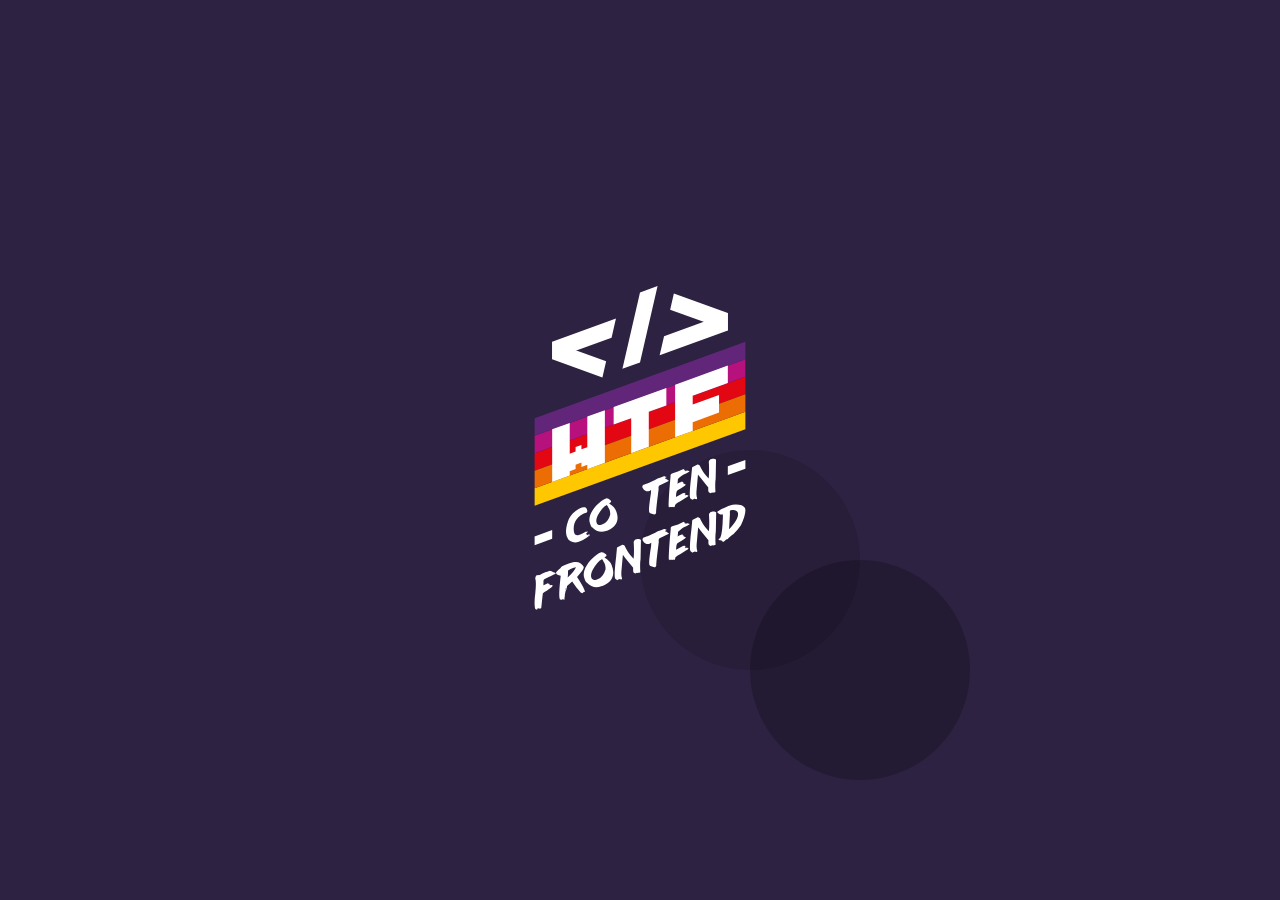
==== index.html @ 3b7102a2 "Updates" ====
<!doctype html><html lang="en"><head><meta charset="UTF-8"/><meta name="viewport" content="width=device-width,initial-scale=1"/><title>WTF: Webpack starter kit</title><meta name="description" content="Your project description"/><meta property="og:title" content=""/><meta property="og:description" content=""/><meta property="og:url" content=""/><meta property="og:image" content="https://maciejkorsan.com/wtf-gulp-starter/assets/img/cover.png"/><link rel="apple-touch-icon" sizes="180x180" href="pwa/apple-icon-180.png"/><link rel="apple-touch-icon" sizes="167x167" href="pwa/apple-icon-167.png"/><link rel="apple-touch-icon" sizes="152x152" href="pwa/apple-icon-152.png"/><link rel="apple-touch-icon" sizes="120x120" href="pwa/apple-icon-120.png"/><meta name="apple-mobile-web-app-capable" content="yes"/><link rel="apple-touch-startup-image" href="pwa/apple-splash-2048-2732.png" media="(device-width: 1024px) and (device-height: 1366px) and (-webkit-device-pixel-ratio: 2) and (orientation: portrait)"/><link rel="apple-touch-startup-image" href="pwa/apple-splash-2732-2048.png" media="(device-width: 1024px) and (device-height: 1366px) and (-webkit-device-pixel-ratio: 2) and (orientation: landscape)"/><link rel="apple-touch-startup-image" href="pwa/apple-splash-1668-2388.png" media="(device-width: 834px) and (device-height: 1194px) and (-webkit-device-pixel-ratio: 2) and (orientation: portrait)"/><link rel="apple-touch-startup-image" href="pwa/apple-splash-2388-1668.png" media="(device-width: 834px) and (device-height: 1194px) and (-webkit-device-pixel-ratio: 2) and (orientation: landscape)"/><link rel="apple-touch-startup-image" href="pwa/apple-splash-1668-2224.png" media="(device-width: 834px) and (device-height: 1112px) and (-webkit-device-pixel-ratio: 2) and (orientation: portrait)"/><link rel="apple-touch-startup-image" href="pwa/apple-splash-2224-1668.png" media="(device-width: 834px) and (device-height: 1112px) and (-webkit-device-pixel-ratio: 2) and (orientation: landscape)"/><link rel="apple-touch-startup-image" href="pwa/apple-splash-1536-2048.png" media="(device-width: 768px) and (device-height: 1024px) and (-webkit-device-pixel-ratio: 2) and (orientation: portrait)"/><link rel="apple-touch-startup-image" href="pwa/apple-splash-2048-1536.png" media="(device-width: 768px) and (device-height: 1024px) and (-webkit-device-pixel-ratio: 2) and (orientation: landscape)"/><link rel="apple-touch-startup-image" href="pwa/apple-splash-1242-2688.png" media="(device-width: 414px) and (device-height: 896px) and (-webkit-device-pixel-ratio: 3) and (orientation: portrait)"/><link rel="apple-touch-startup-image" href="pwa/apple-splash-2688-1242.png" media="(device-width: 414px) and (device-height: 896px) and (-webkit-device-pixel-ratio: 3) and (orientation: landscape)"/><link rel="apple-touch-startup-image" href="pwa/apple-splash-1125-2436.png" media="(device-width: 375px) and (device-height: 812px) and (-webkit-device-pixel-ratio: 3) and (orientation: portrait)"/><link rel="apple-touch-startup-image" href="pwa/apple-splash-2436-1125.png" media="(device-width: 375px) and (device-height: 812px) and (-webkit-device-pixel-ratio: 3) and (orientation: landscape)"/><link rel="apple-touch-startup-image" href="pwa/apple-splash-828-1792.png" media="(device-width: 414px) and (device-height: 896px) and (-webkit-device-pixel-ratio: 2) and (orientation: portrait)"/><link rel="apple-touch-startup-image" href="pwa/apple-splash-1792-828.png" media="(device-width: 414px) and (device-height: 896px) and (-webkit-device-pixel-ratio: 2) and (orientation: landscape)"/><link rel="apple-touch-startup-image" href="pwa/apple-splash-1242-2208.png" media="(device-width: 414px) and (device-height: 736px) and (-webkit-device-pixel-ratio: 3) and (orientation: portrait)"/><link rel="apple-touch-startup-image" href="pwa/apple-splash-2208-1242.png" media="(device-width: 414px) and (device-height: 736px) and (-webkit-device-pixel-ratio: 3) and (orientation: landscape)"/><link rel="apple-touch-startup-image" href="pwa/apple-splash-750-1334.png" media="(device-width: 375px) and (device-height: 667px) and (-webkit-device-pixel-ratio: 2) and (orientation: portrait)"/><link rel="apple-touch-startup-image" href="pwa/apple-splash-1334-750.png" media="(device-width: 375px) and (device-height: 667px) and (-webkit-device-pixel-ratio: 2) and (orientation: landscape)"/><link rel="apple-touch-startup-image" href="pwa/apple-splash-640-1136.png" media="(device-width: 320px) and (device-height: 568px) and (-webkit-device-pixel-ratio: 2) and (orientation: portrait)"/><link rel="apple-touch-startup-image" href="pwa/apple-splash-1136-640.png" media="(device-width: 320px) and (device-height: 568px) and (-webkit-device-pixel-ratio: 2) and (orientation: landscape)"/><link href="index.54f8fc99.css" rel="stylesheet"></head><body><div class="hello"><img class="hello__logo" src="img/logo.09a7c9b3.svg" alt="WTF "/> <span class="hello__circles"></span></div><script src="index.54f8fc99.js"></script></body></html>
---- index.54f8fc99.css ----
/*! normalize.css v8.0.1 | MIT License | github.com/necolas/normalize.css */html{line-height:1.15;-webkit-text-size-adjust:100%}body{margin:0}main{display:block}h1{font-size:2em;margin:.67em 0}hr{box-sizing:content-box;height:0;overflow:visible}pre{font-family:monospace,monospace;font-size:1em}a{background-color:transparent}abbr[title]{border-bottom:none;text-decoration:underline;text-decoration:underline dotted}b,strong{font-weight:bolder}code,kbd,samp{font-family:monospace,monospace;font-size:1em}small{font-size:80%}sub,sup{font-size:75%;line-height:0;position:relative;vertical-align:baseline}sub{bottom:-.25em}sup{top:-.5em}img{border-style:none}button,input,optgroup,select,textarea{font-family:inherit;font-size:100%;line-height:1.15;margin:0}button,input{overflow:visible}button,select{text-transform:none}[type=button],[type=reset],[type=submit],button{-webkit-appearance:button}[type=button]::-moz-focus-inner,[type=reset]::-moz-focus-inner,[type=submit]::-moz-focus-inner,button::-moz-focus-inner{border-style:none;padding:0}[type=button]:-moz-focusring,[type=reset]:-moz-focusring,[type=submit]:-moz-focusring,button:-moz-focusring{outline:1px dotted ButtonText}fieldset{padding:.35em .75em .625em}legend{box-sizing:border-box;color:inherit;display:table;max-width:100%;padding:0;white-space:normal}progress{vertical-align:baseline}textarea{overflow:auto}[type=checkbox],[type=radio]{box-sizing:border-box;padding:0}[type=number]::-webkit-inner-spin-button,[type=number]::-webkit-outer-spin-button{height:auto}[type=search]{-webkit-appearance:textfield;outline-offset:-2px}[type=search]::-webkit-search-decoration{-webkit-appearance:none}::-webkit-file-upload-button{-webkit-appearance:button;font:inherit}details{display:block}summary{display:list-item}[hidden],template{display:none}@-webkit-keyframes circles{0%{transform:translate(-50%,-50%) scale(1)}20%{transform:translate(-50%,-50%) scale(1.5)}30%{transform:translate(-50%,-50%) scale(.8)}70%{transform:translate(-50%,-50%) scale(1.9)}to{transform:translate(-50%,-50%) scale(1)}}@keyframes circles{0%{transform:translate(-50%,-50%) scale(1)}20%{transform:translate(-50%,-50%) scale(1.5)}30%{transform:translate(-50%,-50%) scale(.8)}70%{transform:translate(-50%,-50%) scale(1.9)}to{transform:translate(-50%,-50%) scale(1)}}.hello{position:relative;z-index:0}.hello__logo{position:relative;z-index:2020}.hello__circles{position:absolute;top:50%;left:50%;will-change:transform;width:220px;height:220px;background:rgba(0,0,0,.1);border-radius:50%;-webkit-animation:circles 20s ease-in infinite;animation:circles 20s ease-in infinite}.hello__circles:after{-webkit-animation:circles 17s ease-out infinite;animation:circles 17s ease-out infinite}.hello__circles:after,.hello__circles:before{position:absolute;top:50%;left:50%;will-change:transform;width:220px;height:220px;background:rgba(0,0,0,.1);border-radius:50%;content:"";display:block;z-index:1}.hello__circles:before{-webkit-animation:circles 20s ease-in infinite;animation:circles 20s ease-in infinite}body{background:#2d2241;color:#fff;display:flex;align-items:center;justify-content:center;min-height:100vh}
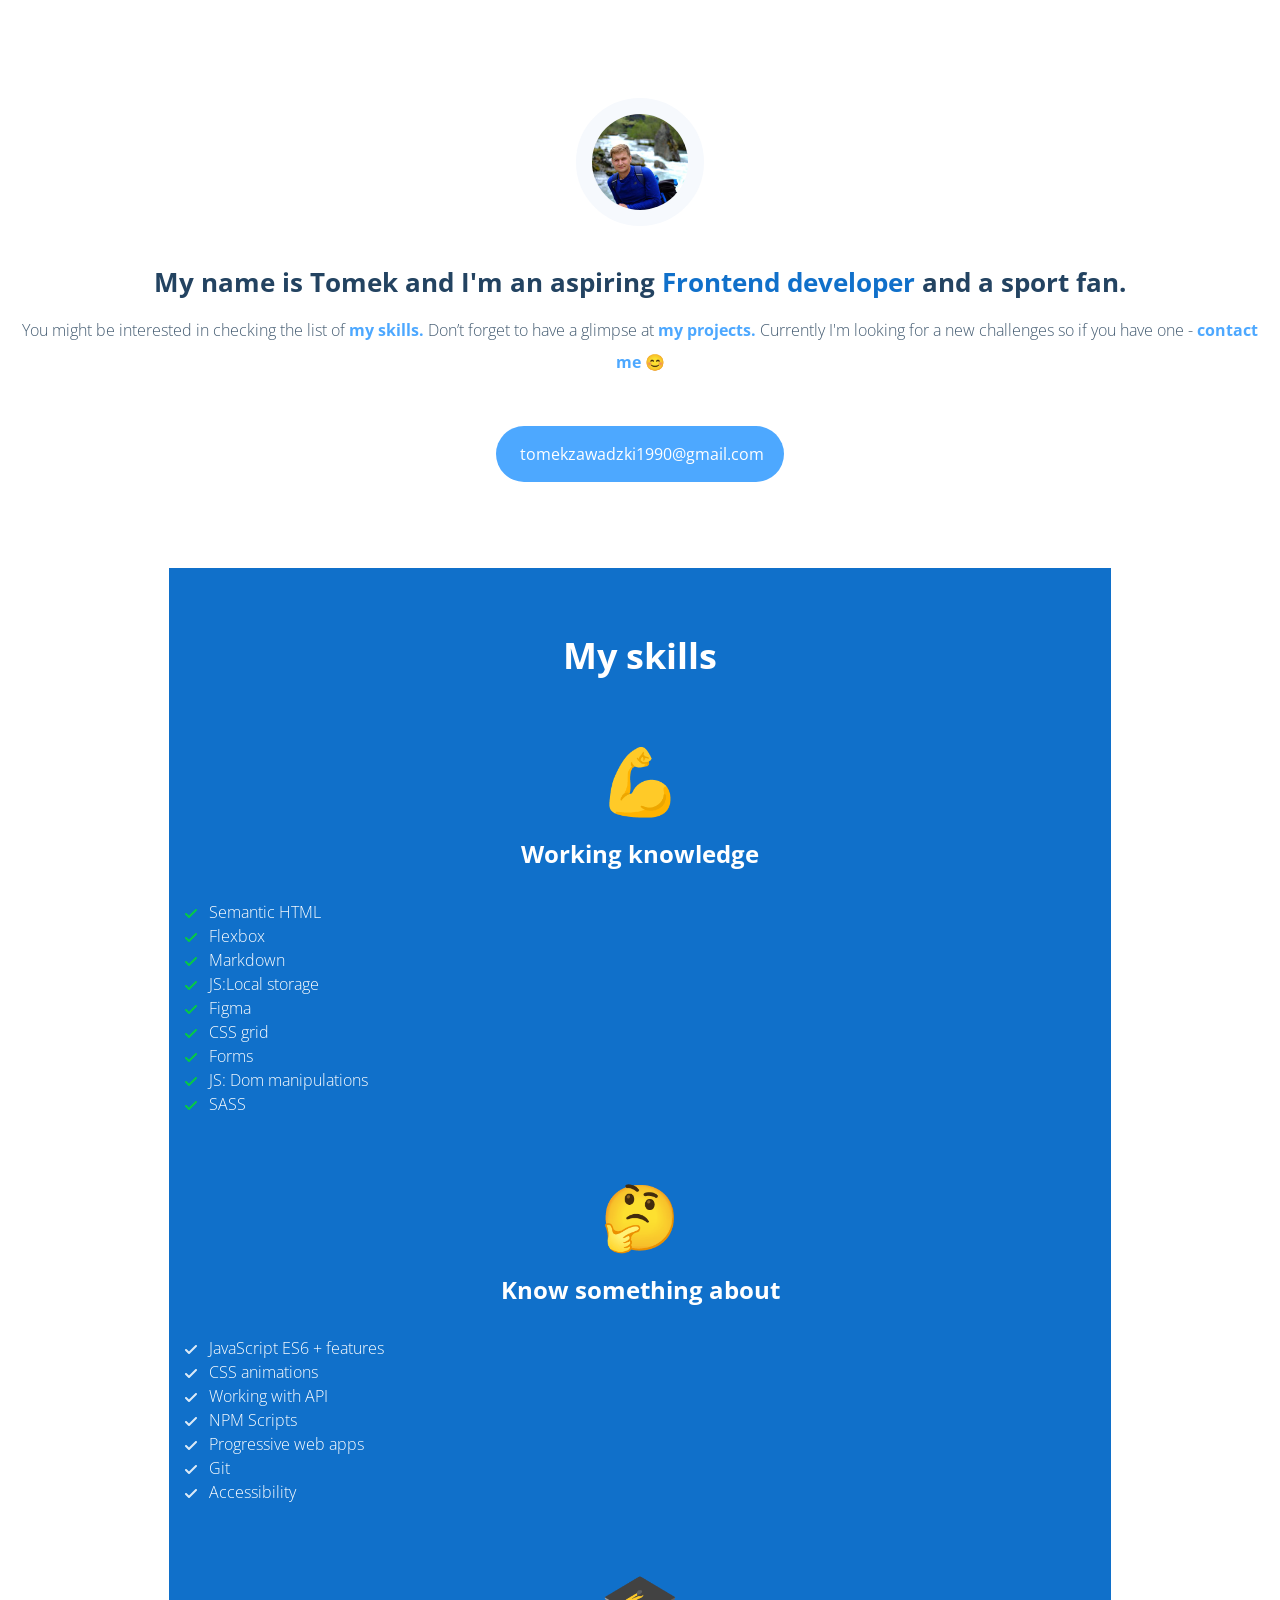
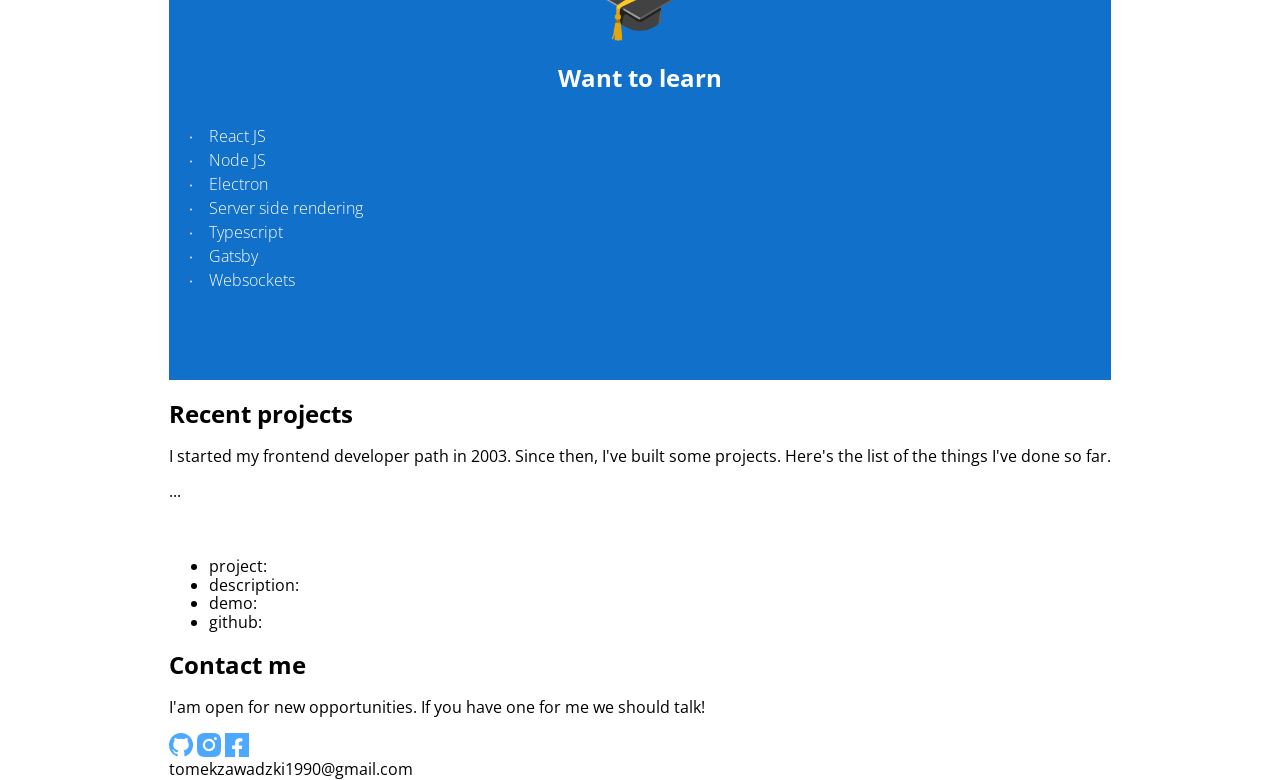
==== commit c13df6b8: "Updates" ====
--- a/index.html
+++ b/index.html
@@ -1 +1 @@
-<!doctype html><html lang="en"><head><meta charset="UTF-8"/><meta name="viewport" content="width=device-width,initial-scale=1"/><title>WTF: Webpack starter kit</title><meta name="description" content="Your project description"/><meta property="og:title" content=""/><meta property="og:description" content=""/><meta property="og:url" content=""/><meta property="og:image" content="https://maciejkorsan.com/wtf-gulp-starter/assets/img/cover.png"/><link rel="apple-touch-icon" sizes="180x180" href="pwa/apple-icon-180.png"/><link rel="apple-touch-icon" sizes="167x167" href="pwa/apple-icon-167.png"/><link rel="apple-touch-icon" sizes="152x152" href="pwa/apple-icon-152.png"/><link rel="apple-touch-icon" sizes="120x120" href="pwa/apple-icon-120.png"/><meta name="apple-mobile-web-app-capable" content="yes"/><link rel="apple-touch-startup-image" href="pwa/apple-splash-2048-2732.png" media="(device-width: 1024px) and (device-height: 1366px) and (-webkit-device-pixel-ratio: 2) and (orientation: portrait)"/><link rel="apple-touch-startup-image" href="pwa/apple-splash-2732-2048.png" media="(device-width: 1024px) and (device-height: 1366px) and (-webkit-device-pixel-ratio: 2) and (orientation: landscape)"/><link rel="apple-touch-startup-image" href="pwa/apple-splash-1668-2388.png" media="(device-width: 834px) and (device-height: 1194px) and (-webkit-device-pixel-ratio: 2) and (orientation: portrait)"/><link rel="apple-touch-startup-image" href="pwa/apple-splash-2388-1668.png" media="(device-width: 834px) and (device-height: 1194px) and (-webkit-device-pixel-ratio: 2) and (orientation: landscape)"/><link rel="apple-touch-startup-image" href="pwa/apple-splash-1668-2224.png" media="(device-width: 834px) and (device-height: 1112px) and (-webkit-device-pixel-ratio: 2) and (orientation: portrait)"/><link rel="apple-touch-startup-image" href="pwa/apple-splash-2224-1668.png" media="(device-width: 834px) and (device-height: 1112px) and (-webkit-device-pixel-ratio: 2) and (orientation: landscape)"/><link rel="apple-touch-startup-image" href="pwa/apple-splash-1536-2048.png" media="(device-width: 768px) and (device-height: 1024px) and (-webkit-device-pixel-ratio: 2) and (orientation: portrait)"/><link rel="apple-touch-startup-image" href="pwa/apple-splash-2048-1536.png" media="(device-width: 768px) and (device-height: 1024px) and (-webkit-device-pixel-ratio: 2) and (orientation: landscape)"/><link rel="apple-touch-startup-image" href="pwa/apple-splash-1242-2688.png" media="(device-width: 414px) and (device-height: 896px) and (-webkit-device-pixel-ratio: 3) and (orientation: portrait)"/><link rel="apple-touch-startup-image" href="pwa/apple-splash-2688-1242.png" media="(device-width: 414px) and (device-height: 896px) and (-webkit-device-pixel-ratio: 3) and (orientation: landscape)"/><link rel="apple-touch-startup-image" href="pwa/apple-splash-1125-2436.png" media="(device-width: 375px) and (device-height: 812px) and (-webkit-device-pixel-ratio: 3) and (orientation: portrait)"/><link rel="apple-touch-startup-image" href="pwa/apple-splash-2436-1125.png" media="(device-width: 375px) and (device-height: 812px) and (-webkit-device-pixel-ratio: 3) and (orientation: landscape)"/><link rel="apple-touch-startup-image" href="pwa/apple-splash-828-1792.png" media="(device-width: 414px) and (device-height: 896px) and (-webkit-device-pixel-ratio: 2) and (orientation: portrait)"/><link rel="apple-touch-startup-image" href="pwa/apple-splash-1792-828.png" media="(device-width: 414px) and (device-height: 896px) and (-webkit-device-pixel-ratio: 2) and (orientation: landscape)"/><link rel="apple-touch-startup-image" href="pwa/apple-splash-1242-2208.png" media="(device-width: 414px) and (device-height: 736px) and (-webkit-device-pixel-ratio: 3) and (orientation: portrait)"/><link rel="apple-touch-startup-image" href="pwa/apple-splash-2208-1242.png" media="(device-width: 414px) and (device-height: 736px) and (-webkit-device-pixel-ratio: 3) and (orientation: landscape)"/><link rel="apple-touch-startup-image" href="pwa/apple-splash-750-1334.png" media="(device-width: 375px) and (device-height: 667px) and (-webkit-device-pixel-ratio: 2) and (orientation: portrait)"/><link rel="apple-touch-startup-image" href="pwa/apple-splash-1334-750.png" media="(device-width: 375px) and (device-height: 667px) and (-webkit-device-pixel-ratio: 2) and (orientation: landscape)"/><link rel="apple-touch-startup-image" href="pwa/apple-splash-640-1136.png" media="(device-width: 320px) and (device-height: 568px) and (-webkit-device-pixel-ratio: 2) and (orientation: portrait)"/><link rel="apple-touch-startup-image" href="pwa/apple-splash-1136-640.png" media="(device-width: 320px) and (device-height: 568px) and (-webkit-device-pixel-ratio: 2) and (orientation: landscape)"/><link href="index.54f8fc99.css" rel="stylesheet"></head><body><div class="hello"><img class="hello__logo" src="img/logo.09a7c9b3.svg" alt="WTF "/> <span class="hello__circles"></span></div><script src="index.54f8fc99.js"></script></body></html>+<!doctype html><html lang="en"><head><meta charset="UTF-8"/><meta name="viewport" content="width=device-width,initial-scale=1"/><title>WTF: Webpack starter kit</title><meta name="description" content="Your project description"/><meta property="og:title" content=""/><meta property="og:description" content=""/><meta property="og:url" content=""/><meta property="og:image" content="https://maciejkorsan.com/wtf-gulp-starter/assets/img/cover.png"/><link rel="apple-touch-icon" sizes="180x180" href="pwa/apple-icon-180.png"/><link rel="apple-touch-icon" sizes="167x167" href="pwa/apple-icon-167.png"/><link rel="apple-touch-icon" sizes="152x152" href="pwa/apple-icon-152.png"/><link rel="apple-touch-icon" sizes="120x120" href="pwa/apple-icon-120.png"/><meta name="apple-mobile-web-app-capable" content="yes"/><link rel="apple-touch-startup-image" href="pwa/apple-splash-2048-2732.png" media="(device-width: 1024px) and (device-height: 1366px) and (-webkit-device-pixel-ratio: 2) and (orientation: portrait)"/><link rel="apple-touch-startup-image" href="pwa/apple-splash-2732-2048.png" media="(device-width: 1024px) and (device-height: 1366px) and (-webkit-device-pixel-ratio: 2) and (orientation: landscape)"/><link rel="apple-touch-startup-image" href="pwa/apple-splash-1668-2388.png" media="(device-width: 834px) and (device-height: 1194px) and (-webkit-device-pixel-ratio: 2) and (orientation: portrait)"/><link rel="apple-touch-startup-image" href="pwa/apple-splash-2388-1668.png" media="(device-width: 834px) and (device-height: 1194px) and (-webkit-device-pixel-ratio: 2) and (orientation: landscape)"/><link rel="apple-touch-startup-image" href="pwa/apple-splash-1668-2224.png" media="(device-width: 834px) and (device-height: 1112px) and (-webkit-device-pixel-ratio: 2) and (orientation: portrait)"/><link rel="apple-touch-startup-image" href="pwa/apple-splash-2224-1668.png" media="(device-width: 834px) and (device-height: 1112px) and (-webkit-device-pixel-ratio: 2) and (orientation: landscape)"/><link rel="apple-touch-startup-image" href="pwa/apple-splash-1536-2048.png" media="(device-width: 768px) and (device-height: 1024px) and (-webkit-device-pixel-ratio: 2) and (orientation: portrait)"/><link rel="apple-touch-startup-image" href="pwa/apple-splash-2048-1536.png" media="(device-width: 768px) and (device-height: 1024px) and (-webkit-device-pixel-ratio: 2) and (orientation: landscape)"/><link rel="apple-touch-startup-image" href="pwa/apple-splash-1242-2688.png" media="(device-width: 414px) and (device-height: 896px) and (-webkit-device-pixel-ratio: 3) and (orientation: portrait)"/><link rel="apple-touch-startup-image" href="pwa/apple-splash-2688-1242.png" media="(device-width: 414px) and (device-height: 896px) and (-webkit-device-pixel-ratio: 3) and (orientation: landscape)"/><link rel="apple-touch-startup-image" href="pwa/apple-splash-1125-2436.png" media="(device-width: 375px) and (device-height: 812px) and (-webkit-device-pixel-ratio: 3) and (orientation: portrait)"/><link rel="apple-touch-startup-image" href="pwa/apple-splash-2436-1125.png" media="(device-width: 375px) and (device-height: 812px) and (-webkit-device-pixel-ratio: 3) and (orientation: landscape)"/><link rel="apple-touch-startup-image" href="pwa/apple-splash-828-1792.png" media="(device-width: 414px) and (device-height: 896px) and (-webkit-device-pixel-ratio: 2) and (orientation: portrait)"/><link rel="apple-touch-startup-image" href="pwa/apple-splash-1792-828.png" media="(device-width: 414px) and (device-height: 896px) and (-webkit-device-pixel-ratio: 2) and (orientation: landscape)"/><link rel="apple-touch-startup-image" href="pwa/apple-splash-1242-2208.png" media="(device-width: 414px) and (device-height: 736px) and (-webkit-device-pixel-ratio: 3) and (orientation: portrait)"/><link rel="apple-touch-startup-image" href="pwa/apple-splash-2208-1242.png" media="(device-width: 414px) and (device-height: 736px) and (-webkit-device-pixel-ratio: 3) and (orientation: landscape)"/><link rel="apple-touch-startup-image" href="pwa/apple-splash-750-1334.png" media="(device-width: 375px) and (device-height: 667px) and (-webkit-device-pixel-ratio: 2) and (orientation: portrait)"/><link rel="apple-touch-startup-image" href="pwa/apple-splash-1334-750.png" media="(device-width: 375px) and (device-height: 667px) and (-webkit-device-pixel-ratio: 2) and (orientation: landscape)"/><link rel="apple-touch-startup-image" href="pwa/apple-splash-640-1136.png" media="(device-width: 320px) and (device-height: 568px) and (-webkit-device-pixel-ratio: 2) and (orientation: portrait)"/><link rel="apple-touch-startup-image" href="pwa/apple-splash-1136-640.png" media="(device-width: 320px) and (device-height: 568px) and (-webkit-device-pixel-ratio: 2) and (orientation: landscape)"/><link href="index.b671daf3.css" rel="stylesheet"></head><body><header class="header"><h1 class="header__greet">Hey there! <span class="header__greet--hand"></span></h1><img class="header__photo" src="/src/assets/img/tomek.jpeg" alt="Tomasz Zawadzki - moje zdjęcie"><div class="div-header"><p class="header__description">My name is Tomek and I'm an aspiring <span class="header__description--span">Frontend developer</span> and a sport fan.</p><p class="header__info">You might be interested in checking the list of <span class="header__info--span">my skills.</span> Don’t forget to have a glimpse at <span class="header__info--span">my projects.</span> Currently I'm looking for a new challenges so if you have one - <span class="header__info--span" `>contact me</span> 😊</p></div><mailto class="header__mail">tomekzawadzki1990@gmail.com</mailto></header><main><section class="skills"><h2 class="skills__title">My skills</h2><h3 class="know"><span class="know__emoij">💪</span>Working knowledge</h3><ul class="know__list"><li class="know__list--element basic">Semantic HTML</li><li class="know__list--element basic">Flexbox</li><li class="know__list--element basic">Markdown</li><li class="know__list--element basic">JS:Local storage</li><li class="know__list--element basic">Figma</li><li class="know__list--element basic">CSS grid</li><li class="know__list--element basic">Forms</li><li class="know__list--element basic">JS: Dom manipulations</li><li class="know__list--element basic">SASS</li></ul><h3 class="know"><span class="know__emoij">🤔</span>Know something about</h3><ul class="know__list"><li class="know__list--element learn">JavaScript ES6 + features</li><li class="know__list--element learn">CSS animations</li><li class="know__list--element learn">Working with API</li><li class="know__list--element learn">NPM Scripts</li><li class="know__list--element learn">Progressive web apps</li><li class="know__list--element learn">Git</li><li class="know__list--element learn">Accessibility</li></ul><h3 class="know"><span class="know__emoij">🎓</span>Want to learn</h3><ul class="know__list list-bottom"><li class="know__list--element future">React JS</li><li class="know__list--element future">Node JS</li><li class="know__list--element future">Electron</li><li class="know__list--element future">Server side rendering</li><li class="know__list--element future">Typescript</li><li class="know__list--element future">Gatsby</li><li class="know__list--element future">Websockets</li></ul></section><section class="projects"><h2 class="projects__header">Recent projects</h2><p class="projects__info">I started my frontend developer path in 2003. Since then, I've built some projects. Here's the list of the things I've done so far.</p><div class="window"><p class="window__dots">...</p><img class="window__img" alt="Github logo" src="/src/assets/img/Vector.png"><ul class="window__list"><li class="window__list--element">project:</li><li class="window__list--element">description:</li><li class="window__list--element">demo:</li><li class="window__list--element">github:</li></ul></div></section><footer class="contact"><h2 class="contact__header">Contact me</h2><p class="contact__text">I'am open for new opportunities. If you have one for me we should talk!</p><p></p><div class="contact__social-media"><img class="contact__social-media--github" alt="Github logo" src="/src/assets/img/github-logo.png"> <img class="contact__social-media--insta" alt="Instagram logo" src="/src/assets/img/instagram-logo.png"> <img class="contact__social-media--fb" alt="Facebook logo" src="/src/assets/img/FB-logo.png"></div><mailto class="contact__mail">tomekzawadzki1990@gmail.com</mailto></footer></main><script src="index.b671daf3.js"></script></body></html>
--- a/index.b671daf3.css
+++ b/index.b671daf3.css
@@ -0,0 +1,2 @@
+@import url(https://fonts.googleapis.com/css2?family=Open+Sans:wght@300;400;500;700&display=swap);
+/*! normalize.css v8.0.1 | MIT License | github.com/necolas/normalize.css */html{line-height:1.15;-webkit-text-size-adjust:100%}body{margin:0}main{display:block}h1{font-size:2em;margin:.67em 0}hr{box-sizing:content-box;height:0;overflow:visible}pre{font-family:monospace,monospace;font-size:1em}a{background-color:transparent}abbr[title]{border-bottom:none;text-decoration:underline;text-decoration:underline dotted}b,strong{font-weight:bolder}code,kbd,samp{font-family:monospace,monospace;font-size:1em}small{font-size:80%}sub,sup{font-size:75%;line-height:0;position:relative;vertical-align:baseline}sub{bottom:-.25em}sup{top:-.5em}img{border-style:none}button,input,optgroup,select,textarea{font-family:inherit;font-size:100%;line-height:1.15;margin:0}button,input{overflow:visible}button,select{text-transform:none}[type=button],[type=reset],[type=submit],button{-webkit-appearance:button}[type=button]::-moz-focus-inner,[type=reset]::-moz-focus-inner,[type=submit]::-moz-focus-inner,button::-moz-focus-inner{border-style:none;padding:0}[type=button]:-moz-focusring,[type=reset]:-moz-focusring,[type=submit]:-moz-focusring,button:-moz-focusring{outline:1px dotted ButtonText}fieldset{padding:.35em .75em .625em}legend{box-sizing:border-box;color:inherit;display:table;max-width:100%;padding:0;white-space:normal}progress{vertical-align:baseline}textarea{overflow:auto}[type=checkbox],[type=radio]{box-sizing:border-box;padding:0}[type=number]::-webkit-inner-spin-button,[type=number]::-webkit-outer-spin-button{height:auto}[type=search]{-webkit-appearance:textfield;outline-offset:-2px}[type=search]::-webkit-search-decoration{-webkit-appearance:none}::-webkit-file-upload-button{-webkit-appearance:button;font:inherit}details{display:block}summary{display:list-item}[hidden],template{display:none}body{font-family:Open Sans,sans-serif;min-height:100vh}.header,body{display:flex;flex-direction:column;align-items:center;justify-content:center}.header{margin:0 16px}.header__photo{border:16px solid #f6f9fd;border-radius:50%;height:96px;width:96px;margin:98px 0 0}.header__greet{position:absolute;visibility:hidden}.header__description{color:#234361;font-style:normal;font-weight:700;font-size:26px;line-height:32px;text-align:center;margin:0}.header__description--span{color:#1070ca}.header__info{color:#425a70;font-style:normal;font-weight:300;font-size:16px;line-height:32px;text-align:center;margin:16px 0 0}.header__info--span{color:#4da8ff;font-weight:700}.header__mail{color:#fff;display:flex;flex-direction:row;align-items:center;padding:4px 24px;width:240px;height:48px;background:#4da8ff;border-radius:64px;margin:48px 0 56px}.div-header{margin-top:40px}.skills{background-color:#1070ca;color:#fff}.skills__title{font-size:36px;line-height:48px;text-align:center;padding:64px 0 0}.know,.skills__title{font-style:normal;font-weight:700;display:flex;align-items:center;justify-content:center}.know{flex-direction:column;font-size:24px;line-height:44px;margin-top:64px}.know__emoij{font-size:64px;line-height:72px;margin:0 0 16px}.know__list{list-style-type:none;margin:0 16px;padding:0}.know__list--element{font-style:normal;font-weight:200;font-size:16px;line-height:24px}.list-bottom{padding-bottom:88px}.basic:before{content:url(/src/assets/img/small-tick.svg);margin-right:12px}.learn:before{content:url(/src/assets/img/small-tick-light.svg);margin-right:12px}.future:before{content:url(/src/assets/img/Bullet.svg);margin-right:12px}
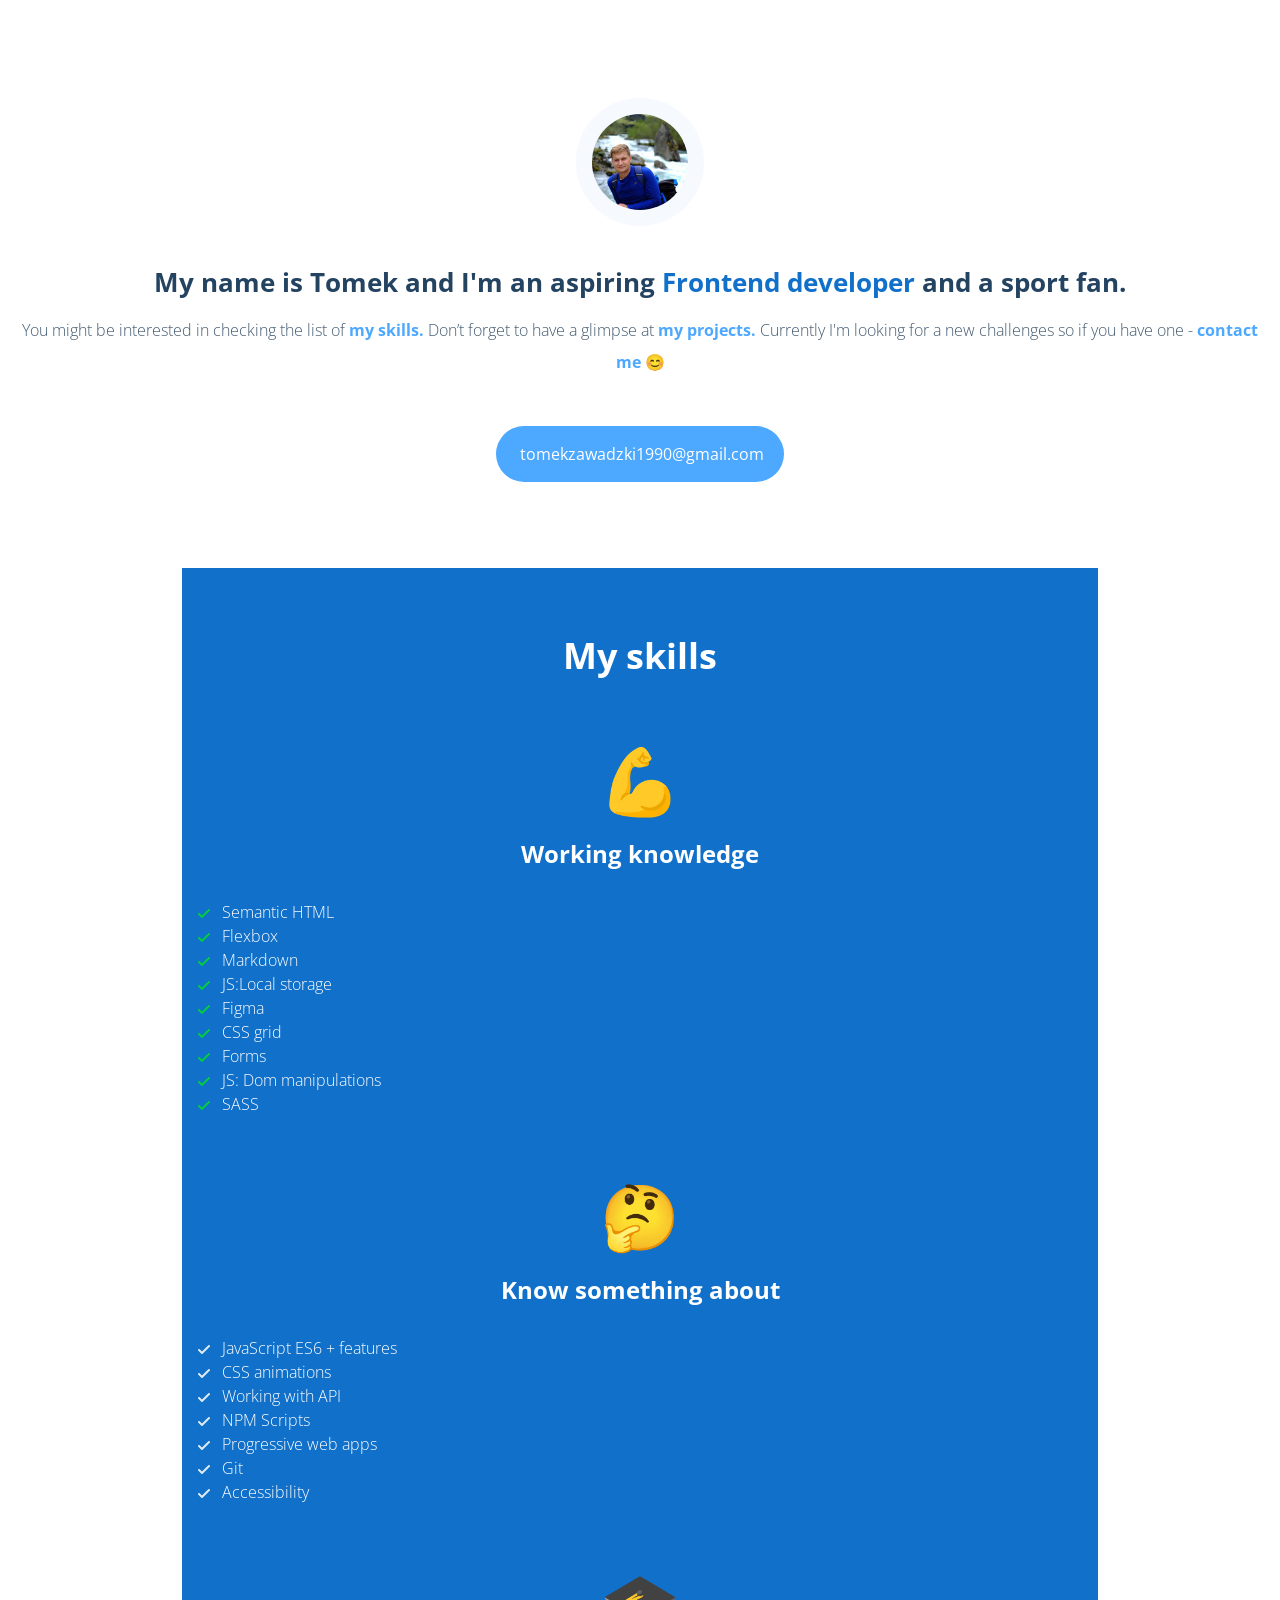
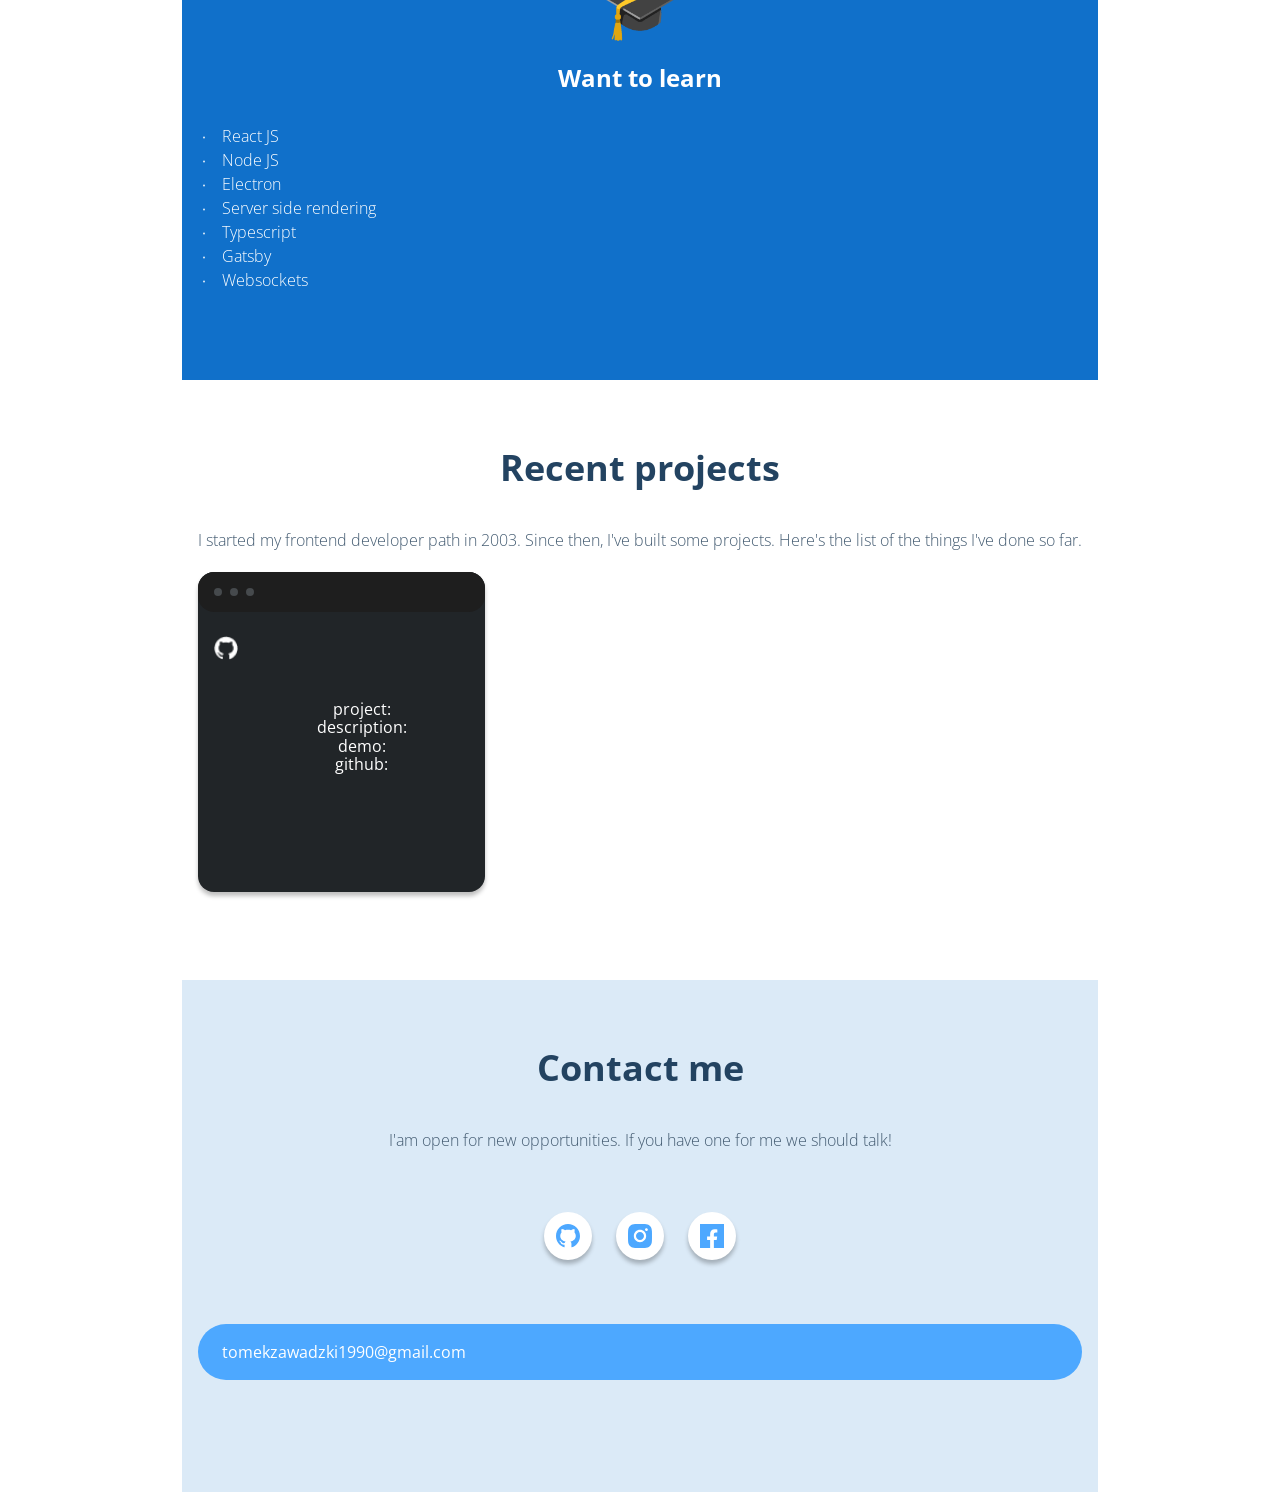
==== commit b62014a3: "Updates" ====
--- a/index.html
+++ b/index.html
@@ -1 +1 @@
-<!doctype html><html lang="en"><head><meta charset="UTF-8"/><meta name="viewport" content="width=device-width,initial-scale=1"/><title>WTF: Webpack starter kit</title><meta name="description" content="Your project description"/><meta property="og:title" content=""/><meta property="og:description" content=""/><meta property="og:url" content=""/><meta property="og:image" content="https://maciejkorsan.com/wtf-gulp-starter/assets/img/cover.png"/><link rel="apple-touch-icon" sizes="180x180" href="pwa/apple-icon-180.png"/><link rel="apple-touch-icon" sizes="167x167" href="pwa/apple-icon-167.png"/><link rel="apple-touch-icon" sizes="152x152" href="pwa/apple-icon-152.png"/><link rel="apple-touch-icon" sizes="120x120" href="pwa/apple-icon-120.png"/><meta name="apple-mobile-web-app-capable" content="yes"/><link rel="apple-touch-startup-image" href="pwa/apple-splash-2048-2732.png" media="(device-width: 1024px) and (device-height: 1366px) and (-webkit-device-pixel-ratio: 2) and (orientation: portrait)"/><link rel="apple-touch-startup-image" href="pwa/apple-splash-2732-2048.png" media="(device-width: 1024px) and (device-height: 1366px) and (-webkit-device-pixel-ratio: 2) and (orientation: landscape)"/><link rel="apple-touch-startup-image" href="pwa/apple-splash-1668-2388.png" media="(device-width: 834px) and (device-height: 1194px) and (-webkit-device-pixel-ratio: 2) and (orientation: portrait)"/><link rel="apple-touch-startup-image" href="pwa/apple-splash-2388-1668.png" media="(device-width: 834px) and (device-height: 1194px) and (-webkit-device-pixel-ratio: 2) and (orientation: landscape)"/><link rel="apple-touch-startup-image" href="pwa/apple-splash-1668-2224.png" media="(device-width: 834px) and (device-height: 1112px) and (-webkit-device-pixel-ratio: 2) and (orientation: portrait)"/><link rel="apple-touch-startup-image" href="pwa/apple-splash-2224-1668.png" media="(device-width: 834px) and (device-height: 1112px) and (-webkit-device-pixel-ratio: 2) and (orientation: landscape)"/><link rel="apple-touch-startup-image" href="pwa/apple-splash-1536-2048.png" media="(device-width: 768px) and (device-height: 1024px) and (-webkit-device-pixel-ratio: 2) and (orientation: portrait)"/><link rel="apple-touch-startup-image" href="pwa/apple-splash-2048-1536.png" media="(device-width: 768px) and (device-height: 1024px) and (-webkit-device-pixel-ratio: 2) and (orientation: landscape)"/><link rel="apple-touch-startup-image" href="pwa/apple-splash-1242-2688.png" media="(device-width: 414px) and (device-height: 896px) and (-webkit-device-pixel-ratio: 3) and (orientation: portrait)"/><link rel="apple-touch-startup-image" href="pwa/apple-splash-2688-1242.png" media="(device-width: 414px) and (device-height: 896px) and (-webkit-device-pixel-ratio: 3) and (orientation: landscape)"/><link rel="apple-touch-startup-image" href="pwa/apple-splash-1125-2436.png" media="(device-width: 375px) and (device-height: 812px) and (-webkit-device-pixel-ratio: 3) and (orientation: portrait)"/><link rel="apple-touch-startup-image" href="pwa/apple-splash-2436-1125.png" media="(device-width: 375px) and (device-height: 812px) and (-webkit-device-pixel-ratio: 3) and (orientation: landscape)"/><link rel="apple-touch-startup-image" href="pwa/apple-splash-828-1792.png" media="(device-width: 414px) and (device-height: 896px) and (-webkit-device-pixel-ratio: 2) and (orientation: portrait)"/><link rel="apple-touch-startup-image" href="pwa/apple-splash-1792-828.png" media="(device-width: 414px) and (device-height: 896px) and (-webkit-device-pixel-ratio: 2) and (orientation: landscape)"/><link rel="apple-touch-startup-image" href="pwa/apple-splash-1242-2208.png" media="(device-width: 414px) and (device-height: 736px) and (-webkit-device-pixel-ratio: 3) and (orientation: portrait)"/><link rel="apple-touch-startup-image" href="pwa/apple-splash-2208-1242.png" media="(device-width: 414px) and (device-height: 736px) and (-webkit-device-pixel-ratio: 3) and (orientation: landscape)"/><link rel="apple-touch-startup-image" href="pwa/apple-splash-750-1334.png" media="(device-width: 375px) and (device-height: 667px) and (-webkit-device-pixel-ratio: 2) and (orientation: portrait)"/><link rel="apple-touch-startup-image" href="pwa/apple-splash-1334-750.png" media="(device-width: 375px) and (device-height: 667px) and (-webkit-device-pixel-ratio: 2) and (orientation: landscape)"/><link rel="apple-touch-startup-image" href="pwa/apple-splash-640-1136.png" media="(device-width: 320px) and (device-height: 568px) and (-webkit-device-pixel-ratio: 2) and (orientation: portrait)"/><link rel="apple-touch-startup-image" href="pwa/apple-splash-1136-640.png" media="(device-width: 320px) and (device-height: 568px) and (-webkit-device-pixel-ratio: 2) and (orientation: landscape)"/><link href="index.b671daf3.css" rel="stylesheet"></head><body><header class="header"><h1 class="header__greet">Hey there! <span class="header__greet--hand"></span></h1><img class="header__photo" src="/src/assets/img/tomek.jpeg" alt="Tomasz Zawadzki - moje zdjęcie"><div class="div-header"><p class="header__description">My name is Tomek and I'm an aspiring <span class="header__description--span">Frontend developer</span> and a sport fan.</p><p class="header__info">You might be interested in checking the list of <span class="header__info--span">my skills.</span> Don’t forget to have a glimpse at <span class="header__info--span">my projects.</span> Currently I'm looking for a new challenges so if you have one - <span class="header__info--span" `>contact me</span> 😊</p></div><mailto class="header__mail">tomekzawadzki1990@gmail.com</mailto></header><main><section class="skills"><h2 class="skills__title">My skills</h2><h3 class="know"><span class="know__emoij">💪</span>Working knowledge</h3><ul class="know__list"><li class="know__list--element basic">Semantic HTML</li><li class="know__list--element basic">Flexbox</li><li class="know__list--element basic">Markdown</li><li class="know__list--element basic">JS:Local storage</li><li class="know__list--element basic">Figma</li><li class="know__list--element basic">CSS grid</li><li class="know__list--element basic">Forms</li><li class="know__list--element basic">JS: Dom manipulations</li><li class="know__list--element basic">SASS</li></ul><h3 class="know"><span class="know__emoij">🤔</span>Know something about</h3><ul class="know__list"><li class="know__list--element learn">JavaScript ES6 + features</li><li class="know__list--element learn">CSS animations</li><li class="know__list--element learn">Working with API</li><li class="know__list--element learn">NPM Scripts</li><li class="know__list--element learn">Progressive web apps</li><li class="know__list--element learn">Git</li><li class="know__list--element learn">Accessibility</li></ul><h3 class="know"><span class="know__emoij">🎓</span>Want to learn</h3><ul class="know__list list-bottom"><li class="know__list--element future">React JS</li><li class="know__list--element future">Node JS</li><li class="know__list--element future">Electron</li><li class="know__list--element future">Server side rendering</li><li class="know__list--element future">Typescript</li><li class="know__list--element future">Gatsby</li><li class="know__list--element future">Websockets</li></ul></section><section class="projects"><h2 class="projects__header">Recent projects</h2><p class="projects__info">I started my frontend developer path in 2003. Since then, I've built some projects. Here's the list of the things I've done so far.</p><div class="window"><p class="window__dots">...</p><img class="window__img" alt="Github logo" src="/src/assets/img/Vector.png"><ul class="window__list"><li class="window__list--element">project:</li><li class="window__list--element">description:</li><li class="window__list--element">demo:</li><li class="window__list--element">github:</li></ul></div></section><footer class="contact"><h2 class="contact__header">Contact me</h2><p class="contact__text">I'am open for new opportunities. If you have one for me we should talk!</p><p></p><div class="contact__social-media"><img class="contact__social-media--github" alt="Github logo" src="/src/assets/img/github-logo.png"> <img class="contact__social-media--insta" alt="Instagram logo" src="/src/assets/img/instagram-logo.png"> <img class="contact__social-media--fb" alt="Facebook logo" src="/src/assets/img/FB-logo.png"></div><mailto class="contact__mail">tomekzawadzki1990@gmail.com</mailto></footer></main><script src="index.b671daf3.js"></script></body></html>+<!doctype html><html lang="en"><head><meta charset="UTF-8"/><meta name="viewport" content="width=device-width,initial-scale=1"/><title>WTF: Webpack starter kit</title><meta name="description" content="Your project description"/><meta property="og:title" content=""/><meta property="og:description" content=""/><meta property="og:url" content=""/><meta property="og:image" content="https://maciejkorsan.com/wtf-gulp-starter/assets/img/cover.png"/><link rel="apple-touch-icon" sizes="180x180" href="pwa/apple-icon-180.png"/><link rel="apple-touch-icon" sizes="167x167" href="pwa/apple-icon-167.png"/><link rel="apple-touch-icon" sizes="152x152" href="pwa/apple-icon-152.png"/><link rel="apple-touch-icon" sizes="120x120" href="pwa/apple-icon-120.png"/><meta name="apple-mobile-web-app-capable" content="yes"/><link rel="apple-touch-startup-image" href="pwa/apple-splash-2048-2732.png" media="(device-width: 1024px) and (device-height: 1366px) and (-webkit-device-pixel-ratio: 2) and (orientation: portrait)"/><link rel="apple-touch-startup-image" href="pwa/apple-splash-2732-2048.png" media="(device-width: 1024px) and (device-height: 1366px) and (-webkit-device-pixel-ratio: 2) and (orientation: landscape)"/><link rel="apple-touch-startup-image" href="pwa/apple-splash-1668-2388.png" media="(device-width: 834px) and (device-height: 1194px) and (-webkit-device-pixel-ratio: 2) and (orientation: portrait)"/><link rel="apple-touch-startup-image" href="pwa/apple-splash-2388-1668.png" media="(device-width: 834px) and (device-height: 1194px) and (-webkit-device-pixel-ratio: 2) and (orientation: landscape)"/><link rel="apple-touch-startup-image" href="pwa/apple-splash-1668-2224.png" media="(device-width: 834px) and (device-height: 1112px) and (-webkit-device-pixel-ratio: 2) and (orientation: portrait)"/><link rel="apple-touch-startup-image" href="pwa/apple-splash-2224-1668.png" media="(device-width: 834px) and (device-height: 1112px) and (-webkit-device-pixel-ratio: 2) and (orientation: landscape)"/><link rel="apple-touch-startup-image" href="pwa/apple-splash-1536-2048.png" media="(device-width: 768px) and (device-height: 1024px) and (-webkit-device-pixel-ratio: 2) and (orientation: portrait)"/><link rel="apple-touch-startup-image" href="pwa/apple-splash-2048-1536.png" media="(device-width: 768px) and (device-height: 1024px) and (-webkit-device-pixel-ratio: 2) and (orientation: landscape)"/><link rel="apple-touch-startup-image" href="pwa/apple-splash-1242-2688.png" media="(device-width: 414px) and (device-height: 896px) and (-webkit-device-pixel-ratio: 3) and (orientation: portrait)"/><link rel="apple-touch-startup-image" href="pwa/apple-splash-2688-1242.png" media="(device-width: 414px) and (device-height: 896px) and (-webkit-device-pixel-ratio: 3) and (orientation: landscape)"/><link rel="apple-touch-startup-image" href="pwa/apple-splash-1125-2436.png" media="(device-width: 375px) and (device-height: 812px) and (-webkit-device-pixel-ratio: 3) and (orientation: portrait)"/><link rel="apple-touch-startup-image" href="pwa/apple-splash-2436-1125.png" media="(device-width: 375px) and (device-height: 812px) and (-webkit-device-pixel-ratio: 3) and (orientation: landscape)"/><link rel="apple-touch-startup-image" href="pwa/apple-splash-828-1792.png" media="(device-width: 414px) and (device-height: 896px) and (-webkit-device-pixel-ratio: 2) and (orientation: portrait)"/><link rel="apple-touch-startup-image" href="pwa/apple-splash-1792-828.png" media="(device-width: 414px) and (device-height: 896px) and (-webkit-device-pixel-ratio: 2) and (orientation: landscape)"/><link rel="apple-touch-startup-image" href="pwa/apple-splash-1242-2208.png" media="(device-width: 414px) and (device-height: 736px) and (-webkit-device-pixel-ratio: 3) and (orientation: portrait)"/><link rel="apple-touch-startup-image" href="pwa/apple-splash-2208-1242.png" media="(device-width: 414px) and (device-height: 736px) and (-webkit-device-pixel-ratio: 3) and (orientation: landscape)"/><link rel="apple-touch-startup-image" href="pwa/apple-splash-750-1334.png" media="(device-width: 375px) and (device-height: 667px) and (-webkit-device-pixel-ratio: 2) and (orientation: portrait)"/><link rel="apple-touch-startup-image" href="pwa/apple-splash-1334-750.png" media="(device-width: 375px) and (device-height: 667px) and (-webkit-device-pixel-ratio: 2) and (orientation: landscape)"/><link rel="apple-touch-startup-image" href="pwa/apple-splash-640-1136.png" media="(device-width: 320px) and (device-height: 568px) and (-webkit-device-pixel-ratio: 2) and (orientation: portrait)"/><link rel="apple-touch-startup-image" href="pwa/apple-splash-1136-640.png" media="(device-width: 320px) and (device-height: 568px) and (-webkit-device-pixel-ratio: 2) and (orientation: landscape)"/><link href="index.2d3f56d1.css" rel="stylesheet"></head><body><header class="header"><h1 class="header__greet">Hey there! <span class="header__greet--hand"></span></h1><img class="header__photo" src="/src/assets/img/tomek.jpeg" alt="Tomasz Zawadzki - moje zdjęcie"><div class="div-header"><p class="header__description">My name is Tomek and I'm an aspiring <span class="header__description--span">Frontend developer</span> and a sport fan.</p><p class="header__info">You might be interested in checking the list of <span class="header__info--span">my skills.</span> Don’t forget to have a glimpse at <span class="header__info--span">my projects.</span> Currently I'm looking for a new challenges so if you have one - <span class="header__info--span" `>contact me</span> 😊</p></div><mailto class="header__mail">tomekzawadzki1990@gmail.com</mailto></header><main><section class="skills"><h2 class="skills__title">My skills</h2><h3 class="know"><span class="know__emoij">💪</span>Working knowledge</h3><ul class="know__list"><li class="know__list--element basic">Semantic HTML</li><li class="know__list--element basic">Flexbox</li><li class="know__list--element basic">Markdown</li><li class="know__list--element basic">JS:Local storage</li><li class="know__list--element basic">Figma</li><li class="know__list--element basic">CSS grid</li><li class="know__list--element basic">Forms</li><li class="know__list--element basic">JS: Dom manipulations</li><li class="know__list--element basic">SASS</li></ul><h3 class="know"><span class="know__emoij">🤔</span>Know something about</h3><ul class="know__list"><li class="know__list--element learn">JavaScript ES6 + features</li><li class="know__list--element learn">CSS animations</li><li class="know__list--element learn">Working with API</li><li class="know__list--element learn">NPM Scripts</li><li class="know__list--element learn">Progressive web apps</li><li class="know__list--element learn">Git</li><li class="know__list--element learn">Accessibility</li></ul><h3 class="know"><span class="know__emoij">🎓</span>Want to learn</h3><ul class="know__list list-bottom"><li class="know__list--element future">React JS</li><li class="know__list--element future">Node JS</li><li class="know__list--element future">Electron</li><li class="know__list--element future">Server side rendering</li><li class="know__list--element future">Typescript</li><li class="know__list--element future">Gatsby</li><li class="know__list--element future">Websockets</li></ul></section><section class="projects"><h2 class="projects__header">Recent projects</h2><p class="projects__info">I started my frontend developer path in 2003. Since then, I've built some projects. Here's the list of the things I've done so far.</p><div class="window"><div class="window__dots"><img class="window__dots--element" src="/src/assets/img/circles_top.svg"></div><img class="window__img" alt="Github logo" src="/src/assets/img/Vector.png"><ul class="window__list"><li class="window__list--element">project:</li><li class="window__list--element">description:</li><li class="window__list--element">demo:</li><li class="window__list--element">github:</li></ul></div></section><footer class="contact"><h2 class="contact__header">Contact me</h2><p class="contact__text">I'am open for new opportunities. If you have one for me we should talk!</p><p></p><div class="contact__social-media"><div class="logo"><img class="contact__social-media--logo github" alt="Github logo" src="/src/assets/img/Github_icon.svg"></div><div class="logo"><img class="contact__social-media--logo insta" alt="Instagram logo" src="/src/assets/img/Instagram_icon.svg"></div><div class="logo"><img class="contact__social-media--logo fb" alt="Facebook logo" src="/src/assets/img/FB.svg"></div></div><mailto class="contact__mail">tomekzawadzki1990@gmail.com</mailto></footer></main><script src="index.2d3f56d1.js"></script></body></html>
--- a/index.2d3f56d1.css
+++ b/index.2d3f56d1.css
@@ -0,0 +1,2 @@
+@import url(https://fonts.googleapis.com/css2?family=Open+Sans:wght@300;400;500;700&display=swap);
+/*! normalize.css v8.0.1 | MIT License | github.com/necolas/normalize.css */html{line-height:1.15;-webkit-text-size-adjust:100%}body{margin:0}main{display:block}h1{font-size:2em;margin:.67em 0}hr{box-sizing:content-box;height:0;overflow:visible}pre{font-family:monospace,monospace;font-size:1em}a{background-color:transparent}abbr[title]{border-bottom:none;text-decoration:underline;text-decoration:underline dotted}b,strong{font-weight:bolder}code,kbd,samp{font-family:monospace,monospace;font-size:1em}small{font-size:80%}sub,sup{font-size:75%;line-height:0;position:relative;vertical-align:baseline}sub{bottom:-.25em}sup{top:-.5em}img{border-style:none}button,input,optgroup,select,textarea{font-family:inherit;font-size:100%;line-height:1.15;margin:0}button,input{overflow:visible}button,select{text-transform:none}[type=button],[type=reset],[type=submit],button{-webkit-appearance:button}[type=button]::-moz-focus-inner,[type=reset]::-moz-focus-inner,[type=submit]::-moz-focus-inner,button::-moz-focus-inner{border-style:none;padding:0}[type=button]:-moz-focusring,[type=reset]:-moz-focusring,[type=submit]:-moz-focusring,button:-moz-focusring{outline:1px dotted ButtonText}fieldset{padding:.35em .75em .625em}legend{box-sizing:border-box;color:inherit;display:table;max-width:100%;padding:0;white-space:normal}progress{vertical-align:baseline}textarea{overflow:auto}[type=checkbox],[type=radio]{box-sizing:border-box;padding:0}[type=number]::-webkit-inner-spin-button,[type=number]::-webkit-outer-spin-button{height:auto}[type=search]{-webkit-appearance:textfield;outline-offset:-2px}[type=search]::-webkit-search-decoration{-webkit-appearance:none}::-webkit-file-upload-button{-webkit-appearance:button;font:inherit}details{display:block}summary{display:list-item}[hidden],template{display:none}body{font-family:Open Sans,sans-serif;min-height:100vh}.header,body{display:flex;flex-direction:column;align-items:center;justify-content:center}.header{margin:0 16px}.header__photo{border:16px solid #f6f9fd;border-radius:50%;height:96px;width:96px;margin:98px 0 0}.header__greet{position:absolute;visibility:hidden}.header__description{color:#234361;font-style:normal;font-weight:700;font-size:26px;line-height:32px;text-align:center;margin:0}.header__description--span{color:#1070ca}.header__info{color:#425a70;font-style:normal;font-weight:300;font-size:16px;line-height:32px;text-align:center;margin:16px 0 0}.header__info--span{color:#4da8ff;font-weight:700}.header__mail{color:#fff;display:flex;flex-direction:row;align-items:center;padding:4px 24px;width:240px;height:48px;background:#4da8ff;border-radius:64px;margin:48px 0 56px}.div-header{margin-top:40px}.skills{background-color:#1070ca;color:#fff}.skills__title{font-size:36px;line-height:48px;text-align:center;padding:64px 0 0}.know,.skills__title{font-style:normal;font-weight:700;display:flex;align-items:center;justify-content:center}.know{flex-direction:column;font-size:24px;line-height:44px;margin-top:64px}.know__emoij{font-size:64px;line-height:72px;margin:0 0 16px}.know__list{list-style-type:none;margin:0 16px;padding:0}.know__list--element{font-style:normal;font-weight:200;font-size:16px;line-height:24px}.list-bottom{padding-bottom:88px}.basic:before{content:url(/src/assets/img/small-tick.svg);margin-right:12px}.learn:before{content:url(/src/assets/img/small-tick-light.svg);margin-right:12px}.future:before{content:url(/src/assets/img/Bullet.svg);margin-right:12px}.projects{padding:0 16px}.projects__header{font-weight:700;font-size:36px;line-height:48px;color:#234361;margin-top:64px}.projects__header,.projects__info{font-style:normal;text-align:center}.projects__info{font-weight:300;font-size:16px;line-height:32px;color:#425a70;margin-top:32px}.window{position:relative;width:287px;height:320px;background-color:#212528;border-radius:16px;box-shadow:0 4px 4px 0 rgba(0,0,0,.25);margin-bottom:88px}.window__dots{height:40px;background-color:#1e1e1e;border-radius:16px}.window__dots--element{width:40px;height:8px;margin:16px}.window__img{width:24px;height:24px;position:absolute;top:64px;left:16px}.window__list{display:flex;flex-direction:column;justify-content:center;align-items:center;color:#fff;list-style-type:none;padding-top:72px}.contact{background-color:#dbeaf7;padding:0 16px;height:512px}.contact__header{padding-top:64px;color:#234361;font-weight:700;font-size:36px;line-height:48px}.contact__header,.contact__text{font-style:normal;text-align:center}.contact__text{margin-top:32px;color:#425a70;font-weight:300;font-size:16px;line-height:32px}.contact__social-media{display:flex;flex-direction:row;justify-content:center;align-items:center;gap:24px;margin-top:56px}.contact__social-media--logo{margin:0 auto;display:block;width:24px;height:48px}.contact__mail{margin-top:64px;background-color:#4da8ff;color:#fff;display:flex;flex-direction:row;align-items:center;padding:4px 24px;height:48px;border-radius:64px}.logo{width:48px;height:48px;background-color:#fff;border-radius:50%;gap:24px;box-shadow:0 4px 4px rgba(0,0,0,.25)}
